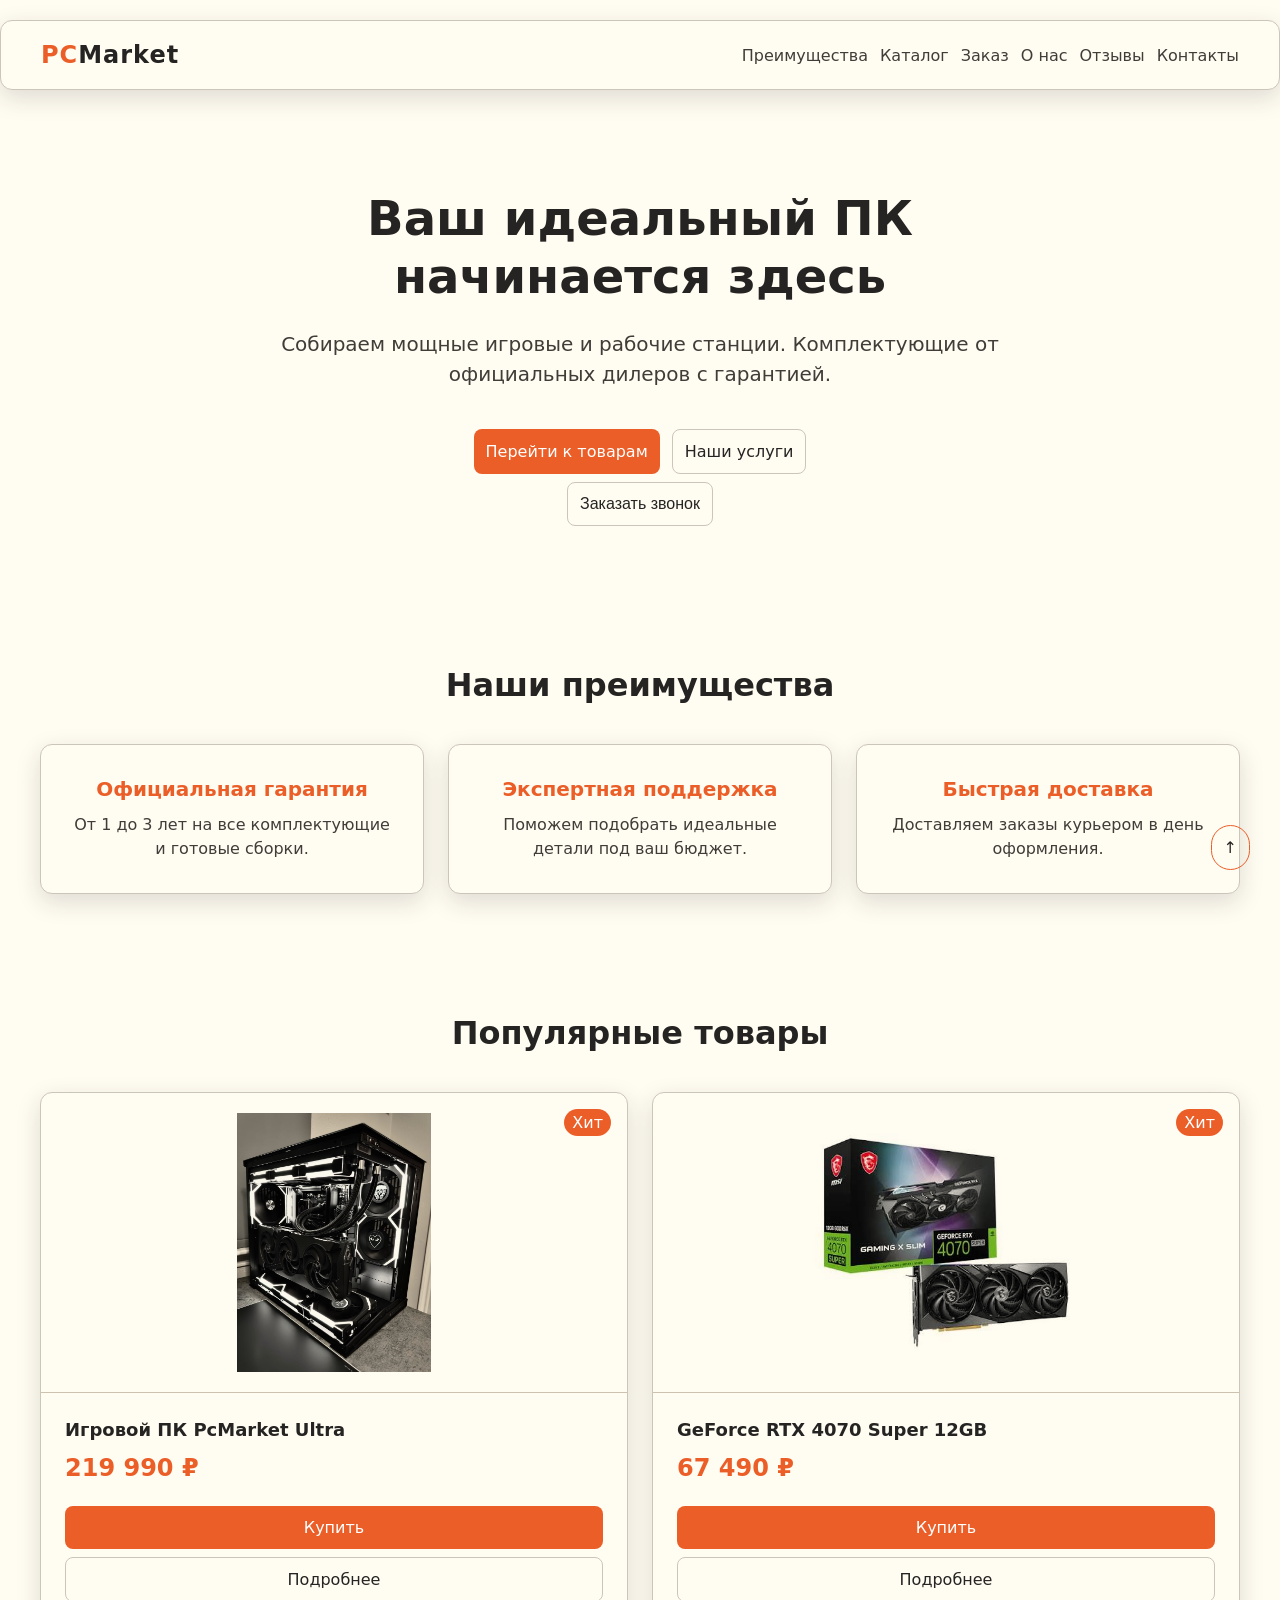
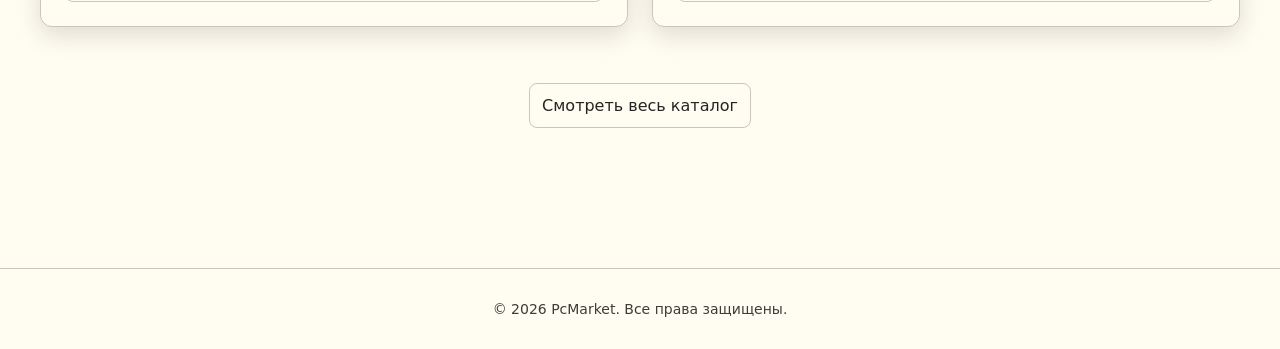
==== index.html @ 369a2cb9 "init" ====
<!DOCTYPE html>
<html lang="en">
<head>
    <meta charset="UTF-8">
    <meta name="viewport" content="width=device-width, initial-scale=1.0">
    <meta name="description" content="Главная страница магазина PcMarket">
    <link rel="stylesheet" href="./css/style.css">
    <script src="./js/main.js" defer></script>
    <title>PcMarket</title>
</head>


<body id="body">

    <header class="site-header" id="header">
        <a href="index.html" class="site-header__link">
            <h1 class="site-header__name"><span class="site-header__accent">PC</span>Market</h1>
        </a>
        <nav class="site-nav">
            <ul class="site-nav__list">
                <li class="site-nav__item">
                    <a href="#advantages" class="site-nav__link">Преимущества</a>
                </li>
                <li class="site-nav__item">
                    <a href="./pages/catalog.html" class="site-nav__link">Каталог</a> 
                </li>
                <li class="site-nav__item">
                    <a href="./pages/order.html" class="site-nav__link">Заказ</a> 
                </li>
                <li class="site-nav__item">
                    <a href="./pages/aboutUs.html" class="site-nav__link">О нас</a>
                </li>
                <li class="site-nav__item">
                    <a href="./pages/reviews.html" class="site-nav__link">Отзывы</a>
                </li>
                <li class="site-nav__item">
                    <a href="./pages/contacts.html" class="site-nav__link">Контакты</a>
                </li>
            </ul>
        </nav>
    </header>

    <main>

        <section class="hero" id="hero">
            <div class="hero__container">
                <h1 class="hero__title">Ваш идеальный ПК начинается здесь</h1>
                <p class="hero__description">
                    Собираем мощные игровые и рабочие станции. Комплектующие от официальных дилеров с гарантией.
                </p>
                <div class="hero__actions">
                    <a class="hero__button button button--primary" href="./pages/catalog.html">Перейти к товарам</a>
                    <a class="hero__button button button--secondary" href="./pages/services.html">Наши услуги</a>
                </div>
                <button type="button" class="button button--secondary button--call" id="open-modal-btn">Заказать звонок</button>
            </div>
        </section>

        <section id="advantages" class="advantages">
            <h2 class="advantages__title">Наши преимущества</h2>
            <ul class="advantages__list">
                <li class="advantages__item">
                    <h3 class="advantages__item-title">Официальная гарантия</h3>
                    <p class="advantages__item-text">От 1 до 3 лет на все комплектующие и готовые сборки.</p>
                </li>
                <li class="advantages__item">
                    <h3 class="advantages__item-title">Экспертная поддержка</h3>
                    <p class="advantages__item-text">Поможем подобрать идеальные детали под ваш бюджет.</p>
                </li>
                <li class="advantages__item">
                    <h3 class="advantages__item-title">Быстрая доставка</h3>
                    <p class="advantages__item-text">Доставляем заказы курьером в день оформления.</p>
                </li>
            </ul>
        </section>

        
        <section id="popular" class="popular">
            <h2 class="popular__title">Популярные товары</h2>
            
            <div class="popular__grid">
                
                <article class="product-card">
                    <span class="catalog-card__badge">Хит</span>
                    <img class="product-card__image" src="./assets/img/gaming-pc.jpg" alt="Игровой ПК">
                    <div class="product-card__content">
                        <h3 class="product-card__title">Игровой ПК PcMarket Ultra</h3>
                        <p class="product-card__price">219 990 ₽</p>
                        <a class="product-card__button button button--primary" href="./pages/order.html">Купить</a>
                        <a href="./pages/product.html" class="product-card__button button button--secondary">Подробнее</a>
                    </div>
                </article>
                
                <article class="product-card">
                    <img class="product-card__image" src="./assets/img/rtx4070.jpeg" alt="Видеокарта">
                    <span class="catalog-card__badge">Хит</span>
                    <div class="product-card__content">
                        <h3 class="product-card__title">GeForce RTX 4070 Super 12GB</h3>
                        <p class="product-card__price">67 490 ₽</p>
                        <a class="product-card__button button button--primary" href="./pages/order.html">Купить</a>
                        <a href="./pages/product.html" class="product-card__button button button--secondary">Подробнее</a>
                    </div>
                </article>
            </div>
            
            
            <a class="popular__more-link button button--secondary" href="./pages/catalog.html">Смотреть весь каталог</a>
        </section>

    </main>

    <dialog id="callback-modal" class="modal">
        <div class="modal__content">
            <h2 class="modal__title">Заказать обратный звонок</h2>
            <p class="modal__text">Оставьте номер, и мы перезвоним.</p>
            <form class="modal__form">
                <input type="tel" class="modal__input" placeholder="Ваш телефон" required>
                <button type="submit" class="modal__button button button--primary">Жду звонка</button>
                <button type="button" class="button button--secondary" id="close-modal-btn">Закрыть</button>
            </form>
        </div>
    </dialog>

    <a href="#body" class="button button-up">↑</a>

    <footer class="site-footer">
        <p class="site-footer__text">&copy; 2026 PcMarket. Все права защищены.</p>
    </footer>

</body>
</html>
---- css/style.css ----
@font-face {
    font-family: 'Space Grotesk';
    src: url('../assets/fonts/space-grotesk-regular.woff2') format('woff2');
    font-weight: 400;
    font-display: swap; 
}
@font-face {
    font-family: 'Space Grotesk';
    src: url('../assets/fonts/space-grotesk-medium.woff2') format('woff2');
    font-weight: 500;
    font-display: swap;
}
@font-face {
    font-family: 'Space Grotesk';
    src: url('../assets/fonts/space-grotesk-bold.woff2') format('woff2');
    font-weight: 700;
    font-display: swap;
}

:root {

  --floral-white: #fffcf2ff;
  --dust-grey: #ccc5b9ff;
  --charcoal-brown: #403d39ff;
  --carbon-black: #252422ff;
  --spicy-paprika: #eb5e28ff;
  --burnt-paprika: #cc4514ff;

  --color-bg: var(--floral-white);          
  --color-bg-card: var(--floral-white);     
  
  
  --color-text: var(--carbon-black);        
  --color-text-muted: var(--charcoal-brown); 
  
  --color-primary: var(--spicy-paprika);       
  --color-primary-hover: var(--burnt-paprika); 
  
  --color-border: var(--dust-grey);      
  
  
  --color-danger: #f43f5e;      
  --color-success: #10b981;     
  
  
  --shadow-card: 0 8px 24px rgb(37 36 34 / 15%);
  --shadow-glow: 0 0 15px rgb(235 94 40 / 40%);

  --font-main: 'Space Grotesk', system-ui, -apple-system, sans-serif;
  
  --fw-regular: 400;
  --fw-medium: 500;
  --fw-bold: 700;

  --radius-sm: 4px;  
  --radius-md: 8px;   
  --radius-lg: 12px;  
  --radius-pill: 100px;
}


*, *::before, *::after {
  box-sizing: border-box;
  margin: 0;
  padding: 0;
}

body {
  font-family: var(--font-main);
  font-weight: var(--fw-regular);
  background-color: var(--color-bg);
  color: var(--color-text);
}



a {
  text-decoration: none;
  color: inherit; /* цвет родителя */
}

ul {
  list-style: none;
}

hr {
  background-color: var(--color-border);
  border: none;
  height: 1px;
}

.site-header,
main,
.site-footer {
  max-width: 1600px;
  margin: 0 auto;
  padding-left: 40px; 
  padding-right: 40px; 
}

.site-header {
  display: flex; 
  justify-content: space-between;
  align-items: center;
  padding-top: 20px;
  padding-bottom: 20px; 
  margin-top: 20px;
  margin-bottom: 20px;
  border-radius: var(--radius-lg);
  background-color: var(--color-bg-card); 
  border: 1px solid var(--color-border); 
  box-shadow: var(--shadow-card);
  position: sticky;
  top: 20px;
  z-index: 999;
}

.site-header__link {
  display: flex;
  align-items: center;
  gap: 12px;
}


.site-header__name {
  font-size: 24px;
  font-weight: var(--fw-bold);
  color: var(--color-text);
  letter-spacing: 1px;
}

.site-header__accent {
  color: var(--color-primary);
}

.site-nav__list {
  display: flex;
  gap: 12px;
}

.site-nav__link {
  font-size: 16px;
  font-weight: var(--fw-medium);
  color: var(--color-text-muted);
  transition: color 0.3s ease; 
}

.site-nav__link:hover {
  color: var(--color-primary);
}

.site-nav__link:focus-visible {
  outline: 2px solid var(--color-primary);
  outline-offset: 4px;
  border-radius: 4px;
}

.button {
  display: inline-flex;
  align-items: center;
  justify-content: center;
  padding: 12px;
  font-size: 16px;
  font-weight: var(--fw-medium);
  border-radius: var(--radius-md);
  cursor: pointer;
  transition: all 0.3s ease;
  text-align: center;
}

.button--primary {
  background-color: var(--color-primary);
  color: #fff; 
  border: none;
}

.button--primary:hover {
  background-color: var(--color-primary-hover);
  box-shadow: var(--shadow-glow); 
  transform: translateY(-2px); 
}

.button--secondary {
  background-color: transparent;
  color: var(--color-text);
  border: 1px solid var(--color-border);
}
.button--secondary:hover {
  background-color: var(--color-bg-card);
  border-color: var(--color-primary-hover);
  color: var(--color-primary);
}

.button:focus-visible {
  outline: 2px solid var(--color-primary);
  outline-offset: 4px;
}

.button-up {
  position: fixed;
  bottom: 30px;
  right: 30px;
  z-index: 1000;
  background-color: transparent;
  border: var(--spicy-paprika) 1px solid;
  border-radius: var(--radius-pill);
}


.hero {
  padding: 80px 20px; 
  text-align: center; 
}


.hero__container {
  max-width: 800px;
  margin: 0 auto; 
}

.hero__title {
  font-size: 48px; 
  font-weight: var(--fw-bold);
  line-height: 1.2;
  margin-bottom: 24px;
  color: var(--color-text);
}

.hero__description {
  font-size: 20px;
  color: var(--color-text-muted);
  line-height: 1.5;
  margin-bottom: 40px;
}

.hero__actions {
  display: flex;
  justify-content: center;
  gap: 12px; 
}

.advantages, .popular {
  padding: 60px 0;
}

.advantages__title, .popular__title {
  font-size: 32px;
  margin-bottom: 40px;
  text-align: center;
}


.advantages__list {
  display: grid;
  grid-template-columns: repeat(3, 1fr);
  gap: 24px;
}

.advantages__item {
  background-color: var(--color-bg-card);
  padding: 32px;
  border-radius: var(--radius-lg);
  border: 1px solid var(--color-border);
  text-align: center;
  box-shadow: var(--shadow-card);
  transition: transform 0.3s ease, box-shadow 0.3s ease;
}

.advantages__item:hover {
  transform: translateY(-4px); 
  box-shadow: var(--shadow-glow); 
}

.advantages__item-title {
  font-size: 20px;
  margin-bottom: 12px;
  color: var(--color-primary); 
}


.advantages__item-text {
  color: var(--color-text-muted);
  line-height: 1.5;
}

.popular {
  display: flex;
  flex-direction: column;
  align-items: center; 
}

.popular__grid {
  display: grid;
  grid-template-columns: repeat(auto-fit, minmax(300px, 1fr));
  gap: 24px;
  margin-bottom: 40px;
  width: 100%;
}

.catalog-card__badge {
  position: absolute;
  top: 16px;
  right: 16px;
  background-color: var(--color-primary);
  color: #fff;
  padding: 4px 8px;
  border-radius: var(--radius-pill);
}

.product-card {
  display: flex;
  position: relative;
  flex-direction: column;
  background-color: var(--color-bg-card);
  border: 1px solid var(--color-border);
  border-radius: var(--radius-lg);
  overflow: hidden; 
  box-shadow: var(--shadow-card);
  transition: transform 0.3s ease, box-shadow 0.3s ease;
}

.product-card:hover .product-card__image {
  transform: scale(1.1); 
}

.product-card__image {
  width: 100%;
  height: 300px; 
  padding: 20px; 
  object-fit: contain;
  border-bottom: 1px solid var(--color-border);
  mix-blend-mode: multiply; 
  transition: transform 0.4s ease; 
}

.product-card__content {
  padding: 24px;
  display: flex;
  flex-direction: column;
  flex-grow: 1; 
}

.product-card__title {
  font-size: 18px;
  font-weight: var(--fw-bold);
  color: var(--color-text);
  margin-bottom: 12px;
  line-height: 1.4;
}

.product-card__price {
  font-size: 24px;
  font-weight: var(--fw-bold);
  color: var(--color-primary); 
  margin-bottom: 24px;
  margin-top: auto;
}

.product-card__button {
  width: 100%;
  margin-bottom: 8px;
}

.product-card__button:last-child {
  margin-bottom: 0;
}

.site-footer {
  padding-top: 32px;
  padding-bottom: 32px;
  margin-top: 80px; 
  border-top: 1px solid var(--color-border);
  display: flex;
  justify-content: center;
  align-items: center;
}
.site-footer__text {
  font-size: 14px;
  color: var(--color-text-muted);
  font-weight: var(--fw-medium);
}
.popular__more-link {
  margin-top: 16px;
}

.modal {
  position: fixed;
  margin: auto;
  box-shadow: var(--shadow-card);
  max-width: 400px;
  background-color: var(--color-bg-card);
  border: 1px solid var(--color-border);
  border-radius: var(--radius-lg);
  padding: 32px;
}

.modal::backdrop {
    background-color: rgba(0 0 0 / 70%);
}

.modal__input {
  width: 100%;
  padding: 14px 16px;
  font-size: 16px;
  font-family: inherit; 
  color: var(--color-text);
  background-color: transparent;
  border: 1px solid var(--color-border);
  margin-bottom: 8px;
  border-radius: var(--radius-md);
  transition: border-color 0.3s ease, box-shadow 0.3s ease;
}

.modal__input:focus {
  outline: none; 
  border-color: var(--color-primary); 
  box-shadow: var(--shadow-card); 
}

.modal__title {
  font-size: 24px;
  font-weight: var(--fw-bold);
  color: var(--color-text);
  margin-bottom: 8px;
}

.modal__text {
  font-size: 18px;
  color: var(--color-text-muted);
  margin-bottom: 8px;
}

.button--call {
  margin-top: 8px;
}

/* catalog */

.catalog-intro {
  margin-top: 40px;
  margin-bottom: 40px;
}
.catalog-intro__title {
  font-size: 40px;
  font-weight: var(--fw-bold);
  color: var(--color-text);
  margin-bottom: 16px;
}
.catalog-intro__description {
  font-size: 18px;
  color: var(--color-text-muted);
}

.catalog-layout {
  display: grid;
  grid-template-columns: 280px 1fr; 
  gap: 40px; 
  align-items: start; 
}

.catalog-filters {
  background-color: var(--color-bg-card);
  padding: 24px;
  border-radius: var(--radius-lg);
  border: 1px solid var(--color-border);
  position: sticky;
  top: 100px; 
  box-shadow: var(--shadow-card);
}

.catalog-filters__title {
  font-size: 20px;
  font-weight: var(--fw-bold);
  margin-bottom: 16px;
}

.catalog {
  display: flex;
  flex-direction: column;
  gap: 32px; 
}

.catalog-card {
  display: flex;
  position: relative;
  gap: 24px;
  background-color: var(--color-bg-card);
  padding: 24px;
  border-radius: var(--radius-lg);
  border: 1px solid var(--color-border);
  box-shadow: var(--shadow-card);
}

.catalog-card__image {
  width: 250px;
  height: 250px;
  object-fit: contain;
  mix-blend-mode: multiply; 
  flex-shrink: 0;  /* офф сжати */
}

.catalog-card__content-wrapper {
  display: flex;
  flex-direction: column;
}

.catalog-card__title {
  font-size: 24px;
  margin-bottom: 16px;
}
.catalog-card__description {
  color: var(--color-text-muted);
  line-height: 1.5;
  margin-bottom: 24px;
}

.catalog-card__content {
  display: flex;
  flex-direction: column;
}

.catalog-card__detail {
  margin-bottom: 8px;
  font-size: 16px;
}

.catalog-card__label {
  color: var(--color-text);
  font-weight: var(--fw-bold);
}

.catalog-card__link {
  margin-bottom: 8px;
}

.catalog-card__link:last-child {
  margin-bottom: 0;
}

/* product */

.product-page {
  padding-top: 40px;
  padding-bottom: 60px;
}

.product-details {
  background-color: var(--color-bg-card);
  padding: 40px;
  border-radius: var(--radius-lg);
  border: 1px solid var(--color-border);
  box-shadow: var(--shadow-card);
  margin-bottom: 60px;
}


.product-details__title {
  font-size: 36px;
  font-weight: var(--fw-bold);
  margin-bottom: 32px;
  color: var(--color-text);
  border-bottom: 1px solid var(--color-border);
  padding-bottom: 16px;
}


.product-details__grid {
  display: grid;
  grid-template-columns: 1fr 1fr; 
  gap: 40px;
  align-items: center;
}

.product-details__image {
  width: 100%;
  max-height: 400px;
  object-fit: contain;
  mix-blend-mode: multiply; 
}

.product-details__info {
  display: flex;
  flex-direction: column;
  gap: 24px; 
}

.product-details__description {
  font-size: 18px;
  line-height: 1.6;
  color: var(--color-text-muted);
}


.product-details__price {
  font-size: 40px;
  font-weight: var(--fw-bold);
  color: var(--color-primary);
}
.product-details__button {
  align-self: flex-start; 
  padding: 16px 32px;
  font-size: 18px;
}

.product-specs {
  background-color: var(--color-bg-card);
  padding: 40px;
  border-radius: var(--radius-lg);
  border: 1px solid var(--color-border);
  box-shadow: var(--shadow-card);
}

.product-specs__title {
  font-size: 28px;
  margin-bottom: 24px;
}

.specs-table {
  width: 100%; 
  border-collapse: collapse; 
  text-align: left;
}

.specs-table__caption {
  caption-side: bottom; 
  text-align: right;
  margin-top: 12px;
  font-size: 14px;
  color: var(--color-text-muted);
}

.specs-table__header {
  padding: 16px;
  font-weight: var(--fw-bold);
  color: var(--color-text);
  border-bottom: 2px solid var(--color-text); 
}

.specs-table__cell {
  padding: 16px;
  color: var(--color-text-muted);
  border-bottom: 1px solid var(--color-border); 
}

.specs-table__row:hover .specs-table__cell {
  background-color: rgb(37 36 34 / 3%); 
  color: var(--color-text);
  transition: all 0.2s ease;
}

/* order */

.order-section {
  max-width: 600px;
  margin: 40px auto 80px; 
}

.order-section__title {
  font-size: 36px;
  font-weight: var(--fw-bold);
  text-align: center;
  margin-bottom: 16px;
}

.order-section__description {
  text-align: center;
  color: var(--color-text-muted);
  margin-bottom: 40px;
}

.order-form {
  background-color: var(--color-bg-card);
  padding: 40px;
  border-radius: var(--radius-lg);
  border: 1px solid var(--color-border);
  box-shadow: var(--shadow-card);
  display: flex;
  flex-direction: column;
  gap: 24px; 
}

.order-form__field {
  display: flex;
  flex-direction: column;
  gap: 8px; 
}

.order-form__label {
  font-size: 14px;
  font-weight: var(--fw-bold);
  color: var(--color-text);
}

.order-form__input {
  width: 100%;
  padding: 14px 16px;
  font-size: 16px;
  font-family: inherit; 
  color: var(--color-text);
  background-color: transparent;
  border: 1px solid var(--color-border);
  border-radius: var(--radius-md);
  transition: border-color 0.3s ease, box-shadow 0.3s ease;
}

.order-form__input:focus {
  outline: none; 
  border-color: var(--color-primary); 
  box-shadow: var(--shadow-card); 
}

.order-form__input--textarea {
  resize: vertical; 
  min-height: 100px;
}

.order-form__checkbox {
  width: 18px;
  height: 18px;
  cursor: pointer;
  accent-color: var(--color-primary); 
}

.order-form__field--checkbox {
  flex-direction: row; 
  align-items: center; 
}

.order-form__label--checkbox {
  font-weight: var(--fw-regular); 
  color: var(--color-text-muted);
  cursor: pointer;
}

.order-form__actions {
  margin-top: 16px;

}
.order-form__button {
  width: 100%; 
  font-size: 18px;
  padding: 16px;
}

/* reviews */

.reviews-intro {
  margin-top: 40px;
  margin-bottom: 60px;
  text-align: center;
}

.reviews-intro__title {
  font-size: 40px;
  font-weight: var(--fw-bold);
  color: var(--color-text);
  margin-bottom: 16px;
}

.reviews-intro__description {
  font-size: 18px;
  color: var(--color-text-muted);
  margin-bottom: 24px;
}

.reviews-intro__mark {
  font-size: 56px;
  font-weight: var(--fw-bold);
  color: var(--color-primary); 
  margin-bottom: 8px;
}

.reviews-intro__count {
  font-size: 16px;
  color: var(--color-text-muted);
}

.reviews {
  display: grid;
  grid-template-columns: repeat(auto-fit, minmax(350px, 1fr));
  gap: 32px;
  margin-bottom: 80px;
}

.reviews-card {
  background-color: var(--color-bg-card);
  position: relative;
  padding: 32px;
  border-radius: var(--radius-lg);
  border: 1px solid var(--color-border);
  box-shadow: var(--shadow-card);
  
  display: flex;
  flex-direction: column;
  transition: transform 0.3s ease, box-shadow 0.3s ease;
}

.reviews-card:hover {
  transform: translateY(-4px);
  box-shadow: var(--shadow-glow);
}

.reviews-card__content {
  display: flex;
  justify-content: space-between;
  align-items: center;
  margin-bottom: 12px;
}

.reviews-card__name {
  font-size: 20px;
  font-weight: var(--fw-bold);
  color: var(--color-text);
}

.reviews-card__datetime {
  font-size: 14px;
  color: var(--color-text-muted);
}

.reviews-card__title {
  display: inline-block;
  font-size: 14px;
  font-weight: var(--fw-medium);
  color: var(--color-primary);
  margin-bottom: 16px;
  padding-bottom: 2px;
}

.reviews-card__description {
  color: var(--color-text-muted);
  line-height: 1.6;
  font-size: 16px;
}

/* contacts */

.contacts-intro {
  text-align: center;
  max-width: 800px;
  margin: 40px auto 60px;
}

.contacts-intro__title {
  font-size: 40px;
  margin-bottom: 16px;
}

.contacts-intro__description {
  font-size: 18px;
  color: var(--color-text-muted);
  line-height: 1.5;
}

.contacts-grid {
  display: grid;
  grid-template-columns: repeat(auto-fit, minmax(280px, 1fr));
  gap: 24px;
  margin-bottom: 80px;
}

.contact-card {
  background-color: var(--color-bg-card);
  padding: 32px;
  border-radius: var(--radius-lg);
  border: 1px solid var(--color-border);
  box-shadow: var(--shadow-card);
}

.contact-card__name {
  font-size: 20px;
  color: var(--color-primary); 
  margin-bottom: 16px;
  border-bottom: 1px solid var(--color-border);
  padding-bottom: 12px;
}

.contact-card__list {
  display: flex;
  flex-direction: column;
  gap: 12px; 
}


.contact-card__item {
  color: var(--color-text-muted);
  font-size: 16px;
}

.feedback {
  max-width: 600px;
  margin: 0 auto 80px;
}
.feedback__title {
  font-size: 32px;
  text-align: center;
  margin-bottom: 12px;
}
.feedback__description {
  text-align: center;
  color: var(--color-text-muted);
  margin-bottom: 32px;
}

.feedback-form {
  background-color: var(--color-bg-card);
  padding: 40px;
  border-radius: var(--radius-lg);
  border: 1px solid var(--color-border);
  box-shadow: var(--shadow-card);
  display: flex;
  flex-direction: column;
  gap: 24px;
}

.feedback-form__item {
  display: flex;
  flex-direction: column;
  gap: 8px;
}

.feedback-form__label {
  font-size: 14px;
  font-weight: var(--fw-bold);
}

.feedback-form__input,
.feedback-form__selector,
.feedback-form__textarea {
  width: 100%;
  padding: 14px 16px;
  font-size: 16px;
  font-family: inherit;
  color: var(--color-text);
  background-color: transparent;
  border: 1px solid var(--color-border);
  border-radius: var(--radius-md);
  transition: border-color 0.3s ease, box-shadow 0.3s ease;
}

.feedback-form__input:focus,
.feedback-form__selector:focus,
.feedback-form__textarea:focus {
  outline: none;
  border-color: var(--color-primary);
}

.feedback-form__textarea {
  resize: vertical;
  min-height: 120px;
}

/* services */


.page-intro {
  margin-top: 40px;
  margin-bottom: 60px;
  text-align: center;
}
.page-intro__title {
  font-size: 40px;
  font-weight: var(--fw-bold);
  color: var(--color-text);
  margin-bottom: 16px;
}
.page-intro__description {
  font-size: 18px;
  color: var(--color-text-muted);
  max-width: 800px;
  margin: 0 auto; 
}

.services {
  display: grid;
  grid-template-columns: repeat(auto-fit, minmax(400px, 1fr));
  gap: 32px;
  margin-bottom: 80px;
}

.services-card {
  background-color: var(--color-bg-card);
  padding: 40px;
  border-radius: var(--radius-lg);
  border: 1px solid var(--color-border);
  box-shadow: var(--shadow-card);
  display: flex;
  flex-direction: column;
  transition: transform 0.3s ease, box-shadow 0.3s ease;
}

.services-card:hover {
  transform: translateY(-4px);
  box-shadow: var(--shadow-glow);
}

.services-card__title {
  font-size: 24px;
  font-weight: var(--fw-bold);
  color: var(--color-text);
  margin-bottom: 16px;
  border-bottom: 1px solid var(--color-border);
  padding-bottom: 16px;
}

.services-card__description {
  color: var(--color-text-muted);
  line-height: 1.6;
  margin-bottom: 32px;
  flex-grow: 1; 
}

.services-card__detail {
  margin-bottom: 12px;
  font-size: 16px;
}

.services-card__label {
  font-weight: var(--fw-bold);
  color: var(--color-primary); 
}

.services-card__link {
  margin-bottom: 12px;
}
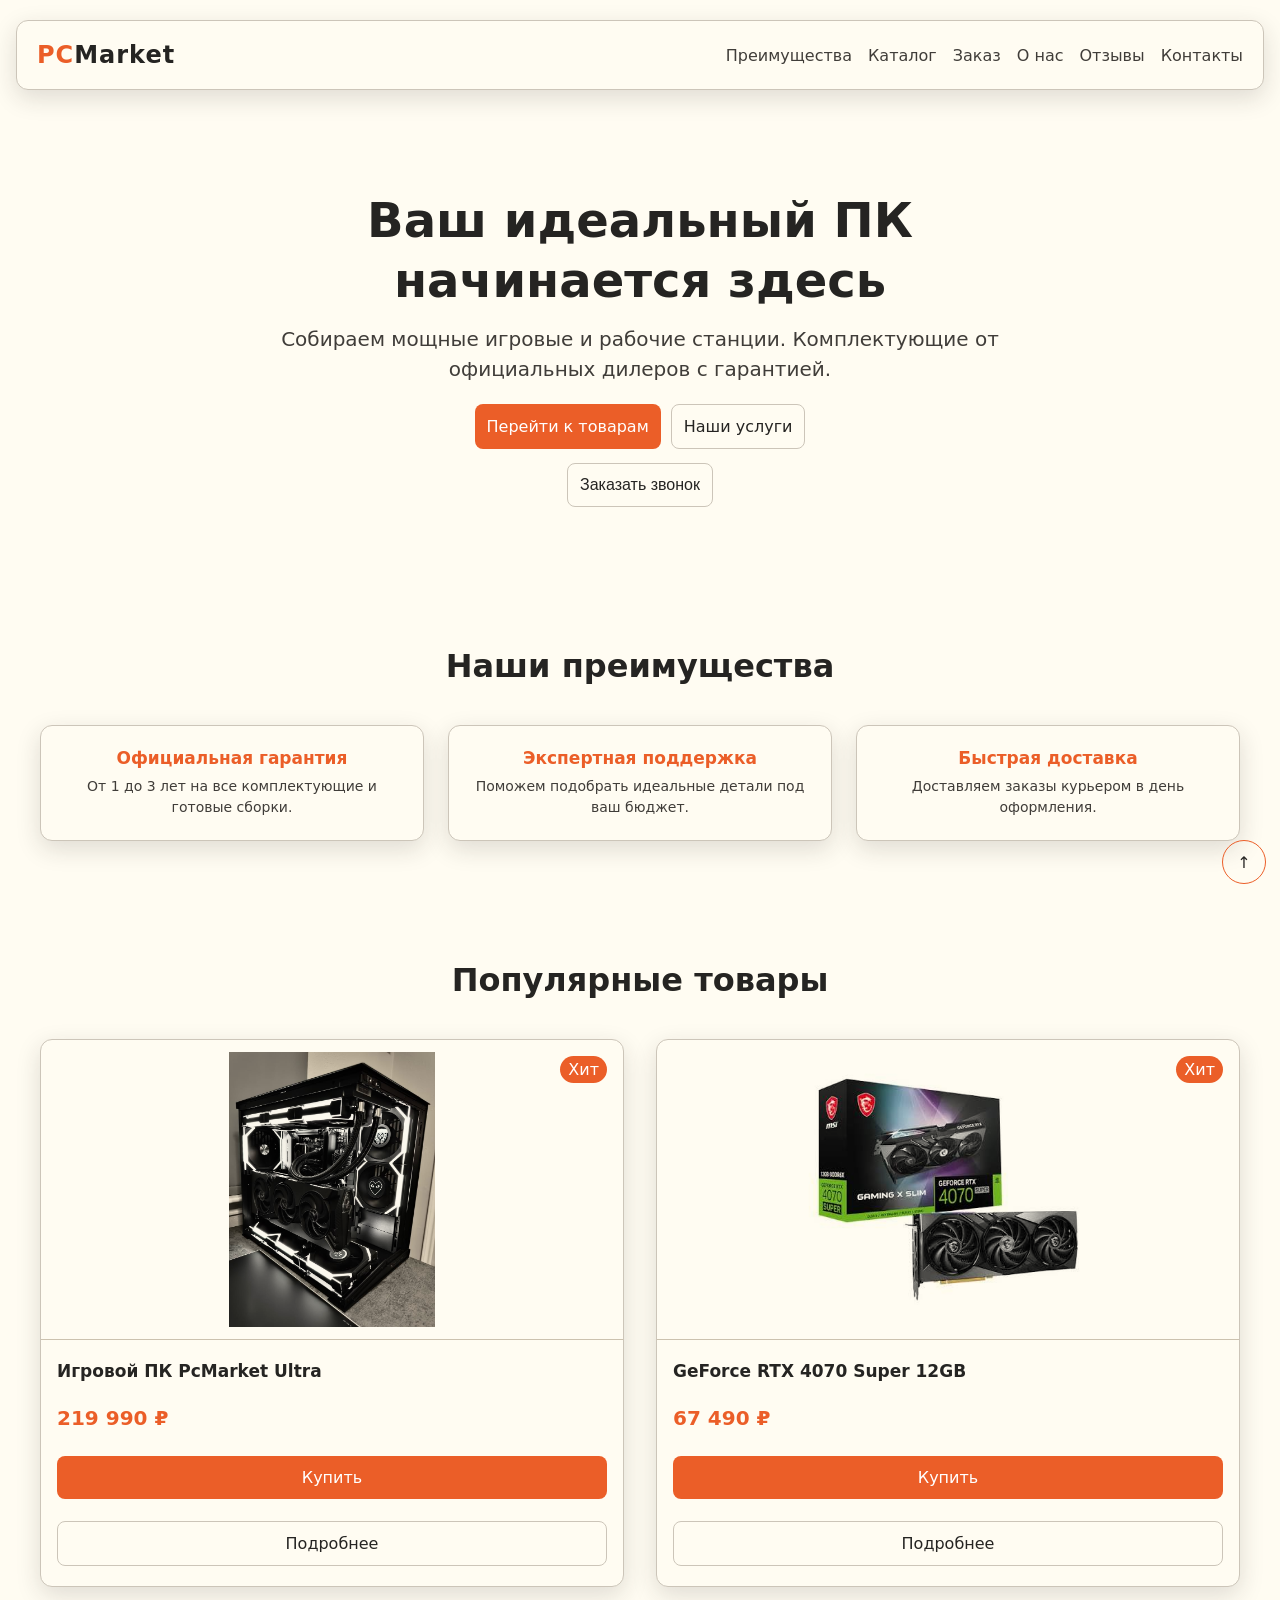
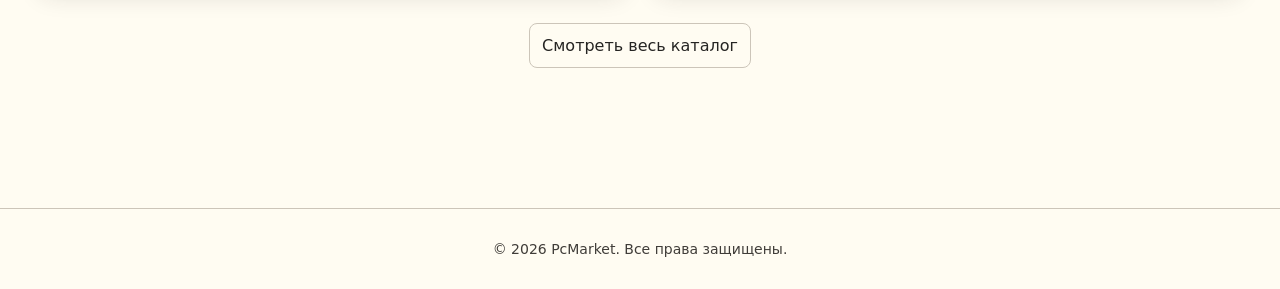
==== commit 60e0a627: "base" ====
--- a/index.html
+++ b/index.html
@@ -5,6 +5,7 @@
     <meta name="viewport" content="width=device-width, initial-scale=1.0">
     <meta name="description" content="Главная страница магазина PcMarket">
     <link rel="stylesheet" href="./css/style.css">
+    <link rel="stylesheet" href="./css/responsive.css">
     <script src="./js/main.js" defer></script>
     <title>PcMarket</title>
 </head>
--- a/css/responsive.css
+++ b/css/responsive.css
@@ -0,0 +1,398 @@
+html {
+  scroll-behavior: smooth;
+  box-sizing: border-box;
+}
+
+*, *::before, *::after {
+  box-sizing: inherit;
+}
+
+img,
+video {
+  max-width: 100%;
+  height: auto;
+  display: block;
+}
+
+.site-header,
+main,
+.site-footer {
+  padding-left: 16px;
+  padding-right: 16px;
+}
+
+.site-header {
+  flex-direction: column;
+  align-items: stretch;
+  gap: 12px;
+  margin-top: 10px;
+  margin-bottom: 16px;
+  margin-left: 16px;
+  margin-right: 16px;
+  padding: 12px 14px;
+  position: sticky;
+  top: 10px;
+}
+
+.site-header__link {
+  justify-content: center;
+}
+
+.site-header__name {
+  font-size: 20px;
+}
+
+.site-nav__list {
+  display: flex;
+  flex-wrap: wrap;
+  justify-content: center;
+  gap: 6px 8px;
+}
+
+.site-nav__link {
+  font-size: 13px;
+  padding: 6px 10px;
+  border-radius: var(--radius-sm);
+  background-color: rgba(37, 36, 34, 0.04);
+}
+
+.hero {
+  padding: 24px 0 32px;
+}
+
+.hero__title {
+  font-size: 24px;
+  line-height: 1.25;
+  margin-bottom: 14px;
+  word-break: break-word;
+}
+
+.hero__description {
+  font-size: 14px;
+  line-height: 1.5;
+  margin-bottom: 20px;
+}
+
+.hero__actions {
+  flex-direction: column;
+  width: 100%;
+  gap: 10px;
+}
+
+.hero__button {
+  width: 100%;
+  min-height: 44px;
+}
+
+.button--call {
+  width: 100%;
+  margin-top: 10px;
+  min-height: 44px;
+}
+
+.advantages,
+.popular {
+  padding: 28px 0;
+}
+
+.advantages__title,
+.popular__title {
+  font-size: 22px;
+  margin-bottom: 20px;
+}
+
+.advantages__list {
+  grid-template-columns: 1fr;
+  gap: 14px;
+}
+
+.advantages__item {
+  padding: 18px 14px;
+}
+
+.advantages__item-title {
+  font-size: 17px;
+  margin-bottom: 8px;
+}
+
+.advantages__item-text {
+  font-size: 14px;
+}
+
+.popular__grid {
+  grid-template-columns: 1fr;
+  gap: 18px;
+  margin-bottom: 20px;
+}
+
+.product-card__image {
+  height: 200px;
+  padding: 12px;
+}
+
+.product-card__content {
+  padding: 16px 12px;
+  gap: 14px;
+}
+
+.product-card__title {
+  font-size: 16px;
+  margin-bottom: 8px;
+}
+
+.product-card__price {
+  font-size: 20px;
+  margin-bottom: 12px;
+}
+
+.popular__more-link {
+  width: 100%;
+  max-width: 280px;
+  min-height: 44px;
+}
+
+.modal {
+  width: calc(100% - 24px);
+  max-width: 360px;
+  padding: 20px 16px;
+}
+
+.modal__title {
+  font-size: 20px;
+}
+
+.modal__text {
+  font-size: 14px;
+}
+
+.button-up {
+  bottom: 16px;
+  right: 14px;
+  width: 44px;
+  height: 44px;
+  display: flex;
+  align-items: center;
+  justify-content: center;
+}
+
+.site-footer {
+  padding: 20px 16px;
+  margin-top: 36px;
+  text-align: center;
+}
+
+@media (min-width: 430px) {
+  .site-header,
+  main,
+  .site-footer {
+    padding-left: 20px;
+    padding-right: 20px;
+  }
+
+  .site-header {
+    padding: 14px 18px;
+  }
+
+  .site-header__name {
+    font-size: 22px;
+  }
+
+  .site-nav__link {
+    font-size: 14px;
+    padding: 6px 12px;
+  }
+
+  .hero {
+    padding: 32px 0 40px;
+  }
+
+  .hero__title {
+    font-size: 28px;
+  }
+
+  .hero__description {
+    font-size: 16px;
+  }
+
+  .advantages__title,
+  .popular__title {
+    font-size: 24px;
+  }
+
+  .advantages__item {
+    padding: 22px 18px;
+  }
+
+  .product-card__image {
+    height: 240px;
+  }
+
+  .product-card__content {
+    padding: 20px 16px;
+  }
+
+  .product-card__title {
+    font-size: 17px;
+  }
+
+  .modal {
+    width: calc(100% - 32px);
+    max-width: 400px;
+    padding: 24px 20px;
+  }
+}
+
+@media (min-width: 768px) {
+  .site-header,
+  main,
+  .site-footer {
+    padding-left: 28px;
+    padding-right: 28px;
+  }
+
+  .site-header {
+    flex-direction: row;
+    justify-content: space-between;
+    align-items: center;
+  }
+
+  .site-header__link {
+    justify-content: flex-start;
+  }
+
+  .site-nav__list {
+    flex-wrap: nowrap;
+    gap: 12px;
+  }
+
+  .site-nav__link {
+    background-color: transparent;
+    padding: 0;
+    font-size: 15px;
+  }
+
+  .hero {
+    padding: 50px 20px;
+  }
+
+  .hero__title {
+    font-size: 38px;
+  }
+
+  .hero__description {
+    font-size: 18px;
+  }
+
+  .hero__actions {
+    flex-direction: row;
+    justify-content: center;
+  }
+
+  .hero__button {
+    width: auto;
+  }
+
+  .button--call {
+    width: auto;
+    margin-top: 14px;
+  }
+
+  .advantages__list {
+    grid-template-columns: repeat(3, 1fr);
+    gap: 20px;
+  }
+
+  .popular__grid {
+    grid-template-columns: repeat(2, 1fr);
+    gap: 24px;
+  }
+
+  .popular__more-link {
+    width: auto;
+  }
+}
+
+@media (min-width: 1024px) {
+  .site-header,
+  main,
+  .site-footer {
+    padding-left: 40px;
+    padding-right: 40px;
+  }
+
+  .site-header {
+    margin-top: 20px;
+    margin-bottom: 20px;
+    padding: 20px;
+  }
+
+  .site-header__name {
+    font-size: 24px;
+  }
+
+  .site-nav__list {
+    gap: 16px;
+  }
+
+  .site-nav__link {
+    font-size: 16px;
+  }
+
+  .hero {
+    padding: 80px 20px;
+  }
+
+  .hero__title {
+    font-size: 48px;
+  }
+
+  .hero__description {
+    font-size: 20px;
+  }
+
+  .advantages,
+  .popular {
+    padding: 60px 0;
+  }
+
+  .advantages__title,
+  .popular__title {
+    font-size: 32px;
+    margin-bottom: 40px;
+  }
+
+  .advantages__list {
+    gap: 24px;
+  }
+
+  .popular__grid {
+    gap: 32px;
+  }
+
+  .product-card__image {
+    height: 300px;
+  }
+
+  .site-footer {
+    margin-top: 80px;
+    padding: 32px;
+  }
+}
+
+@media (min-width: 1440px) {
+  .site-header,
+  main,
+  .site-footer {
+    max-width: 1440px;
+    margin-left: auto;
+    margin-right: auto;
+  }
+
+  .hero__title {
+    font-size: 52px;
+  }
+
+  .popular__grid {
+    gap: 40px;
+  }
+}
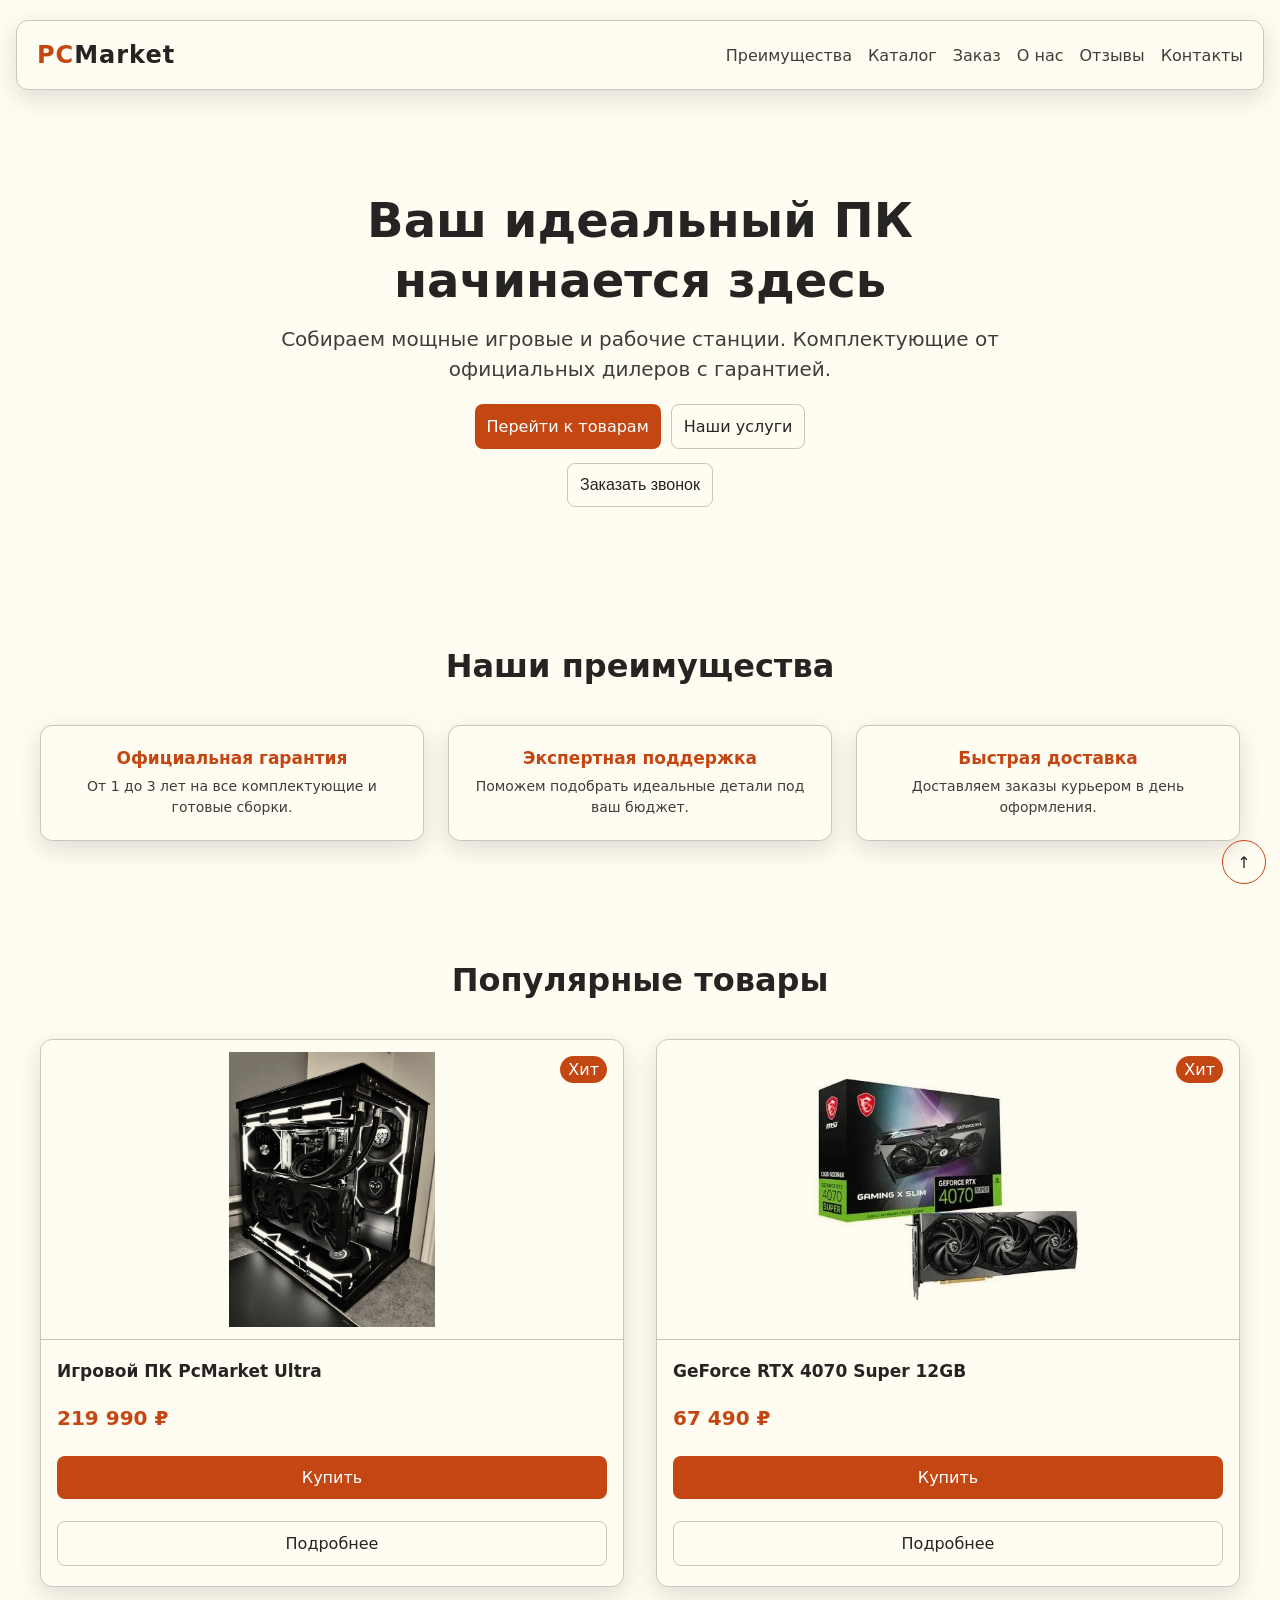
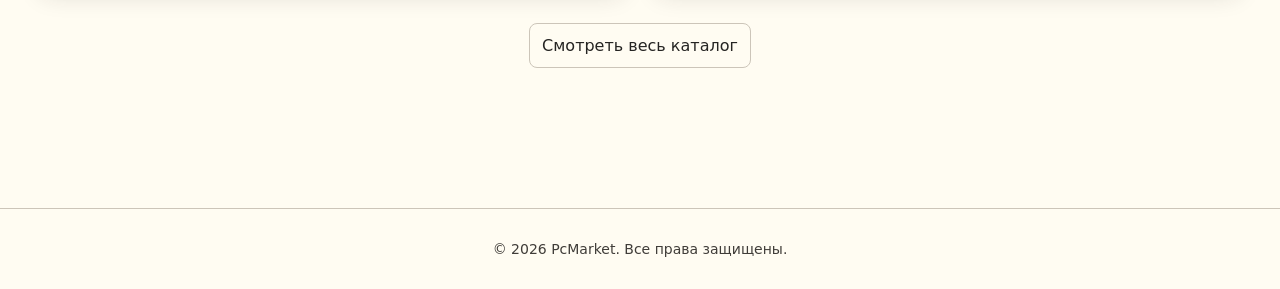
==== commit a9c73b03: "add main and contact page" ====
--- a/index.html
+++ b/index.html
@@ -1,5 +1,5 @@
 <!DOCTYPE html>
-<html lang="en">
+<html lang="ru">
 <head>
     <meta charset="UTF-8">
     <meta name="viewport" content="width=device-width, initial-scale=1.0">
@@ -13,9 +13,11 @@
 
 <body id="body">
 
+    <a class="skip-link" href="#main-content">Перейти к содержимому</a>
+
     <header class="site-header" id="header">
         <a href="index.html" class="site-header__link">
-            <h1 class="site-header__name"><span class="site-header__accent">PC</span>Market</h1>
+            <span class="site-header__name"><span class="site-header__accent">PC</span>Market</span>
         </a>
         <nav class="site-nav">
             <ul class="site-nav__list">
@@ -41,7 +43,7 @@
         </nav>
     </header>
 
-    <main>
+    <main id="main-content" tabindex="-1">
 
         <section class="hero" id="hero">
             <div class="hero__container">
@@ -83,7 +85,15 @@
                 
                 <article class="product-card">
                     <span class="catalog-card__badge">Хит</span>
-                    <img class="product-card__image" src="./assets/img/gaming-pc.jpg" alt="Игровой ПК">
+                    <picture>
+                        <source type="image/webp"
+                                srcset="./assets/img/gaming-pc-360.webp 360w, ./assets/img/gaming-pc-600.webp 600w, ./assets/img/gaming-pc.webp 736w"
+                                sizes="(max-width: 767px) calc(100vw - 40px), (max-width: 1439px) calc((100vw - 104px) / 2), 660px">
+                        <img class="product-card__image" src="./assets/img/gaming-pc.jpg"
+                             srcset="./assets/img/gaming-pc-360.jpg 360w, ./assets/img/gaming-pc-600.jpg 600w, ./assets/img/gaming-pc.jpg 736w"
+                             sizes="(max-width: 767px) calc(100vw - 40px), (max-width: 1439px) calc((100vw - 104px) / 2), 660px"
+                             alt="Игровой ПК PcMarket Ultra" width="736" height="981" loading="lazy">
+                    </picture>
                     <div class="product-card__content">
                         <h3 class="product-card__title">Игровой ПК PcMarket Ultra</h3>
                         <p class="product-card__price">219 990 ₽</p>
@@ -93,7 +103,15 @@
                 </article>
                 
                 <article class="product-card">
-                    <img class="product-card__image" src="./assets/img/rtx4070.jpeg" alt="Видеокарта">
+                    <picture>
+                        <source type="image/webp"
+                                srcset="./assets/img/rtx4070-360.webp 360w, ./assets/img/rtx4070.webp 499w"
+                                sizes="(max-width: 767px) calc(100vw - 40px), (max-width: 1439px) calc((100vw - 104px) / 2), 660px">
+                        <img class="product-card__image" src="./assets/img/rtx4070.jpeg"
+                             srcset="./assets/img/rtx4070-360.jpeg 360w, ./assets/img/rtx4070.jpeg 499w"
+                             sizes="(max-width: 767px) calc(100vw - 40px), (max-width: 1439px) calc((100vw - 104px) / 2), 660px"
+                             alt="Видеокарта GeForce RTX 4070 Super 12GB" width="499" height="400" loading="lazy">
+                    </picture>
                     <span class="catalog-card__badge">Хит</span>
                     <div class="product-card__content">
                         <h3 class="product-card__title">GeForce RTX 4070 Super 12GB</h3>
@@ -110,12 +128,13 @@
 
     </main>
 
-    <dialog id="callback-modal" class="modal">
+    <dialog id="callback-modal" class="modal" aria-labelledby="callback-modal-title" aria-describedby="callback-modal-description">
         <div class="modal__content">
-            <h2 class="modal__title">Заказать обратный звонок</h2>
-            <p class="modal__text">Оставьте номер, и мы перезвоним.</p>
+            <h2 class="modal__title" id="callback-modal-title">Заказать обратный звонок</h2>
+            <p class="modal__text" id="callback-modal-description">Оставьте номер, и мы перезвоним.</p>
             <form class="modal__form">
-                <input type="tel" class="modal__input" placeholder="Ваш телефон" required>
+                <label class="modal__label" for="callback-phone">Ваш телефон</label>
+                <input type="tel" class="modal__input" id="callback-phone" name="phone" autocomplete="tel" required>
                 <button type="submit" class="modal__button button button--primary">Жду звонка</button>
                 <button type="button" class="button button--secondary" id="close-modal-btn">Закрыть</button>
             </form>
--- a/css/style.css
+++ b/css/style.css
@@ -23,8 +23,8 @@
   --dust-grey: #ccc5b9ff;
   --charcoal-brown: #403d39ff;
   --carbon-black: #252422ff;
-  --spicy-paprika: #eb5e28ff;
-  --burnt-paprika: #cc4514ff;
+  --spicy-paprika: #c44713ff;
+  --burnt-paprika: #a9340dff;
 
   --color-bg: var(--floral-white);          
   --color-bg-card: var(--floral-white);     
@@ -406,9 +406,21 @@
   color: var(--color-text);
   background-color: transparent;
   border: 1px solid var(--color-border);
-  margin-bottom: 8px;
+  margin-bottom: 0;
   border-radius: var(--radius-md);
   transition: border-color 0.3s ease, box-shadow 0.3s ease;
+}
+
+.modal__form {
+  display: flex;
+  flex-wrap: wrap;
+  gap: 10px;
+}
+
+.modal__label {
+  flex-basis: 100%;
+  font-size: 14px;
+  font-weight: var(--fw-bold);
 }
 
 .modal__input:focus {
--- a/css/responsive.css
+++ b/css/responsive.css
@@ -1,6 +1,24 @@
 html {
   scroll-behavior: smooth;
   box-sizing: border-box;
+}
+
+.skip-link {
+  position: fixed;
+  top: 8px;
+  left: 8px;
+  z-index: 1001;
+  padding: 12px 16px;
+  border-radius: var(--radius-md);
+  color: #fff;
+  background: var(--color-primary);
+  transform: translateY(-150%);
+}
+
+.skip-link:focus-visible {
+  transform: translateY(0);
+  outline: 2px solid var(--color-text);
+  outline-offset: 2px;
 }
 
 *, *::before, *::after {
@@ -181,6 +199,89 @@
   text-align: center;
 }
 
+/* Contacts */
+.contacts-intro {
+  margin: 24px auto 32px;
+}
+
+.contacts-intro__title {
+  font-size: 24px;
+  line-height: 1.25;
+  margin-bottom: 12px;
+}
+
+.contacts-intro__description {
+  font-size: 14px;
+}
+
+.contacts-grid {
+  grid-template-columns: minmax(0, 1fr);
+  gap: 16px;
+  margin-bottom: 40px;
+}
+
+.contact-card {
+  min-width: 0;
+  padding: 20px 16px;
+}
+
+.contact-card__name {
+  font-size: 18px;
+  line-height: 1.35;
+  margin-bottom: 12px;
+  padding-bottom: 10px;
+}
+
+.contact-card__item {
+  font-size: 14px;
+  line-height: 1.5;
+  overflow-wrap: anywhere;
+}
+
+.feedback {
+  width: 100%;
+  margin-bottom: 48px;
+}
+
+.feedback__title {
+  font-size: 24px;
+  line-height: 1.25;
+}
+
+.feedback__description {
+  font-size: 14px;
+  line-height: 1.5;
+  margin-bottom: 20px;
+}
+
+.feedback-form {
+  padding: 20px 16px;
+  gap: 18px;
+}
+
+.feedback-form__item {
+  min-width: 0;
+}
+
+.feedback-form__input,
+.feedback-form__selector,
+.feedback-form__textarea {
+  min-width: 0;
+  min-height: 44px;
+}
+
+.feedback-form__button {
+  width: 100%;
+  min-height: 44px;
+}
+
+.feedback-form__input:focus-visible,
+.feedback-form__selector:focus-visible,
+.feedback-form__textarea:focus-visible {
+  outline: 2px solid var(--color-primary);
+  outline-offset: 2px;
+}
+
 @media (min-width: 430px) {
   .site-header,
   main,
@@ -240,6 +341,33 @@
     max-width: 400px;
     padding: 24px 20px;
   }
+
+  /* Contacts */
+  .contacts-intro {
+    margin: 32px auto 40px;
+  }
+
+  .contacts-intro__title,
+  .feedback__title {
+    font-size: 28px;
+  }
+
+  .contacts-intro__description,
+  .feedback__description {
+    font-size: 16px;
+  }
+
+  .contact-card {
+    padding: 24px;
+  }
+
+  .contact-card__item {
+    font-size: 16px;
+  }
+
+  .feedback-form {
+    padding: 28px;
+  }
 }
 
 @media (min-width: 768px) {
@@ -310,6 +438,42 @@
   .popular__more-link {
     width: auto;
   }
+
+  /* Contacts */
+  .contacts-intro {
+    margin: 40px auto 56px;
+  }
+
+  .contacts-intro__title {
+    font-size: 36px;
+  }
+
+  .contacts-grid {
+    grid-template-columns: repeat(2, minmax(0, 1fr));
+    gap: 20px;
+    margin-bottom: 64px;
+  }
+
+  .feedback__title {
+    font-size: 32px;
+  }
+
+  .feedback-form {
+    display: grid;
+    grid-template-columns: repeat(2, minmax(0, 1fr));
+    gap: 20px;
+    padding: 32px;
+  }
+
+  .feedback-form__item:nth-child(n + 3),
+  .feedback-form__button {
+    grid-column: 1 / -1;
+  }
+
+  .feedback-form__button {
+    width: auto;
+    justify-self: start;
+  }
 }
 
 @media (min-width: 1024px) {
@@ -376,6 +540,24 @@
   .site-footer {
     margin-top: 80px;
     padding: 32px;
+  }
+
+  /* Contacts */
+  .contacts-intro__title {
+    font-size: 40px;
+  }
+
+  .contacts-grid {
+    gap: 24px;
+    margin-bottom: 80px;
+  }
+
+  .contact-card {
+    padding: 32px;
+  }
+
+  .feedback-form {
+    padding: 40px;
   }
 }
 
@@ -395,4 +577,9 @@
   .popular__grid {
     gap: 40px;
   }
-}
+
+  /* Contacts */
+  .contacts-grid {
+    grid-template-columns: repeat(4, minmax(0, 1fr));
+  }
+}
